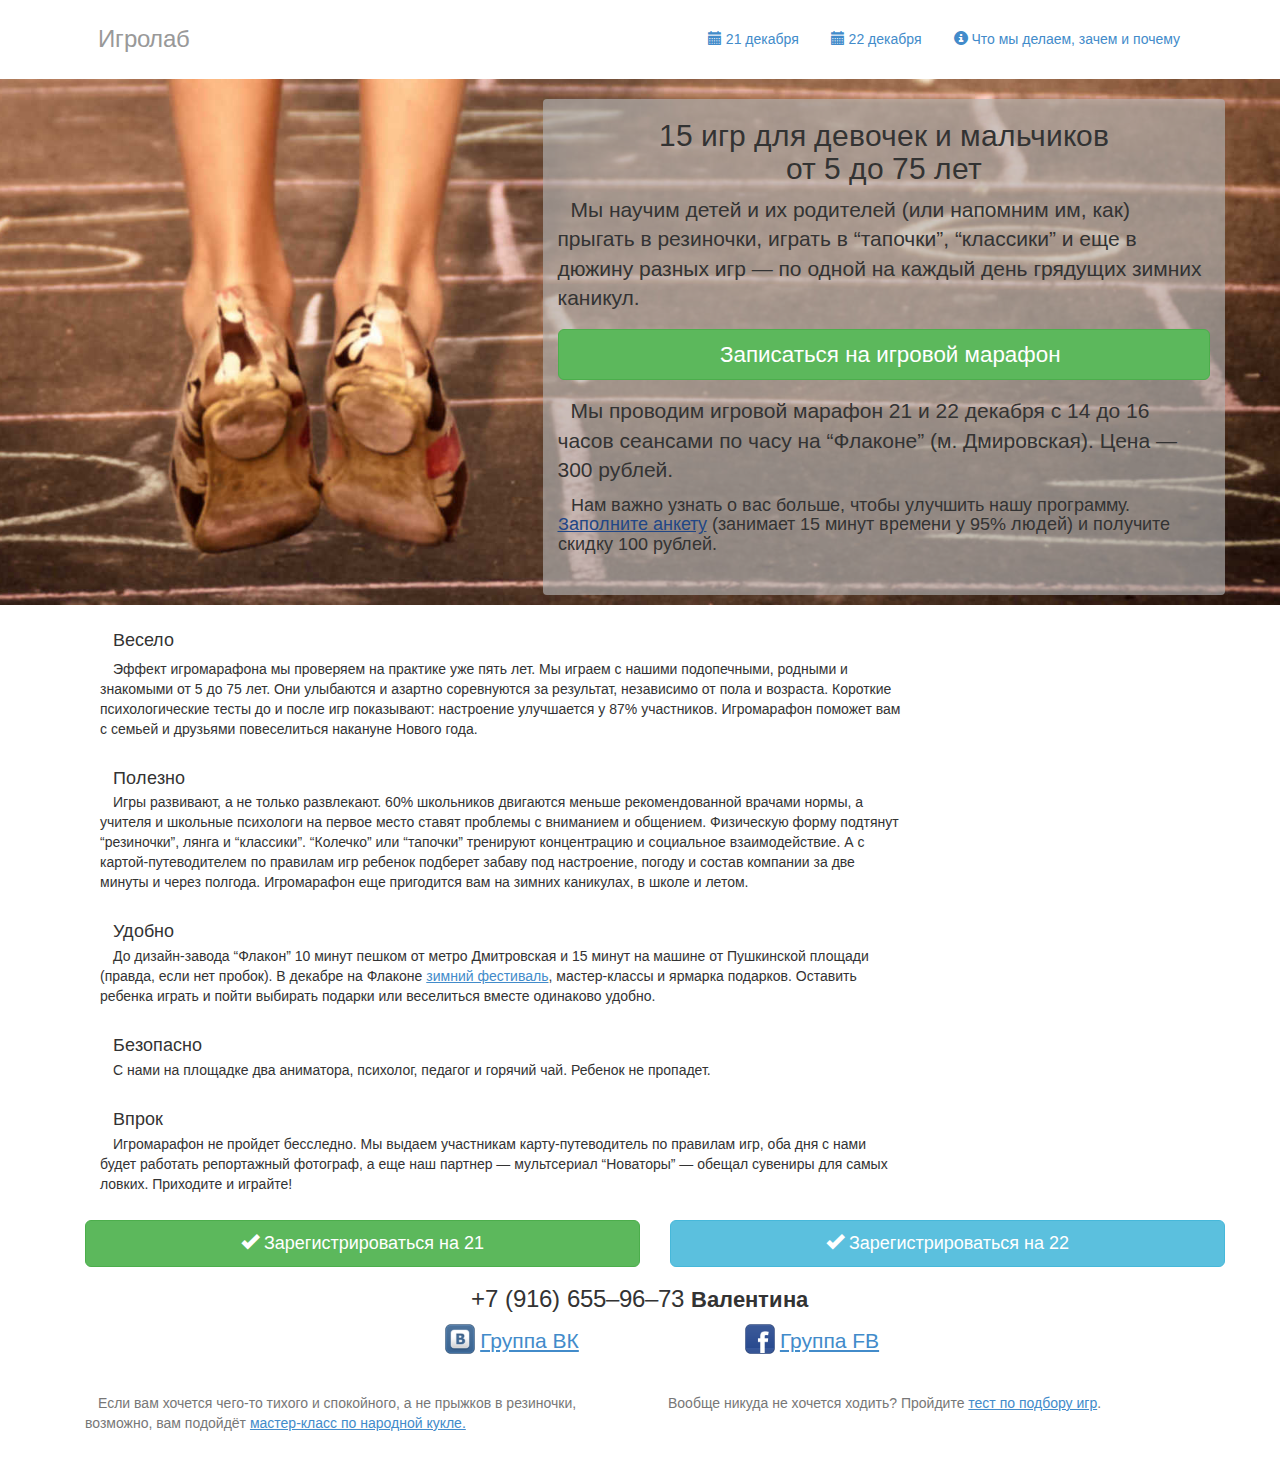
==== index.html @ c207e157 "Больше метатегов, исправил p>div" ====
<!DOCTYPE html>
<!--[if lt IE 7]>      <html class="no-js lt-ie9 lt-ie8 lt-ie7"> <![endif]-->
<!--[if IE 7]>         <html class="no-js lt-ie9 lt-ie8"> <![endif]-->
<!--[if IE 8]>         <html class="no-js lt-ie9"> <![endif]-->
<!--[if gt IE 8]><!-->
<html class="no-js">
    <!--<![endif]-->
    <head>
        <meta charset="utf-8">
        <meta http-equiv="X-UA-Compatible" content="IE=edge">
        <title>
            Игролаб — учим играть с детьми
        </title>

        <meta name="title" content="Игролаб — учим играть с детьми">
        <meta name="description" content="Играя, можно учиться, развивать память, реакцию, внимание, ловкость и не только. А чтобы попробовать, что лучше работает для вас, для вашего ребенка — приходите к нам.">

        <meta property="og:title" content="Игролаб — учим играть с детьми">
        <meta property="og:description" content="Играя, можно учиться, развивать память, реакцию, внимание, ловкость и не только. А чтобы попробовать, что лучше работает для вас, для вашего ребенка — приходите к нам.">
        <meta property="og:url" content="http://igrolab.msk.ru">

        <meta name="viewport" content="width=device-width"><!-- Place favicon.ico and apple-touch-icon.png in the root directory -->
        <link rel="stylesheet" href="styles/9f2e7f0e.main.css"/>
        <script src="scripts/vendor/d7100892.modernizr.js"></script>
        <link href="http://fonts.googleapis.com/css?family=Arimo&amp;subset=latin,cyrillic" rel="stylesheet" type="text/css">
    </head>
    <body>
        <!--[if lt IE 10]>
            <p class="browsehappy">You are using an <strong>outdated</strong> browser. Please <a href="http://browsehappy.com/">upgrade your browser</a> to improve your experience.</p>
        <![endif]-->
        <div class="container">
            <div class="header">
                <ul class="nav nav-pills pull-right">
                    <li>
                        <a href="https://igrolab.timepad.ru/event/96137/"><span class="glyphicon glyphicon-calendar"></span>&nbsp;21 декабря</a>
                    </li>
                    <li>
                        <a href="https://igrolab.timepad.ru/event/96138/"><span class="glyphicon glyphicon-calendar"></span>&nbsp;22 декабря</a>
                    </li>
                    <li>
                        <a href="#"><span class="glyphicon glyphicon-info-sign"></span>&nbsp;Что мы делаем, зачем и почему</a>
                    </li>
                </ul>
                <h3 class="text-muted">
                    Игролаб
                </h3>
            </div>
        </div>
        <div class="row girl-background">
            <div class="container">
                <div class="row">
                    <div class="col-sm-offset-5 col-sm-7">
                        <div class="glass-screen row">
                            <!-- <h1>'Allo, 'Allo!</h1> -->
                            <div class="col-sm-12">
                                <h2 class="center-block center noident">
                                    15 игр для девочек&nbsp;и&nbsp;мальчиков от&nbsp;5&nbsp;до&nbsp;75&nbsp;лет
                                </h2>
                            </div>
                            <p class="col-sm-12 call">
                                Мы научим детей и их родителей (или напомним им, как) прыгать в резиночки, играть в “тапочки”, “классики” и еще в дюжину разных игр — по одной на каждый день грядущих зимних каникул.
                            </p>
                            <p class="col-sm-12 call-button">
                                <a class="btn btn-lg btn-success center-block" href="https://igrolab.timepad.ru/event/96137/">Записаться на игровой марафон</a>
                            </p>
                            <p class="col-sm-12 call">
                                Мы проводим игровой марафон 21 и 22 декабря с 14 до 16 часов сеансами по часу на “Флаконе” (м. Дмировская). Цена — 300 рублей.
                            </p>
                            <h4 class="col-sm-12">
                                Нам важно узнать о вас больше, чтобы улучшить нашу программу. <a class="link" href="#">Заполните анкету</a> (занимает 15 минут времени у 95% людей) и получите скидку 100 рублей.
                            </h4>
                            <div class="col-sm-12">
                                <script type="text/javascript">(function() {
                                  if (window.pluso)if (typeof window.pluso.start == "function") return;
                                  if (window.ifpluso==undefined) { window.ifpluso = 1;
                                    var d = document, s = d.createElement('script'), g = 'getElementsByTagName';
                                    s.type = 'text/javascript'; s.charset='UTF-8'; s.async = true;
                                    s.src = ('https:' == window.location.protocol ? 'https' : 'http')  + '://share.pluso.ru/pluso-like.js';
                                    var h=d[g]('body')[0];
                                    h.appendChild(s);
                                  }})();</script>
                                <div class="pluso" data-background="transparent" data-options="big,square,line,horizontal,nocounter,theme=04" data-services="vkontakte,facebook,twitter,odnoklassniki,google,livejournal,email" data-user="1341546655"></div>
                            </div>
                            <p class="col-sm-12">&nbsp;</p>
                        </div>
                    </div>
                </div>
            </div>
        </div>
        <div class="container">
            <div class="row marketing">
                <div class="col-md-9">
                    <h4>
                        Весело
                    </h4>
                    <p>
                        Эффект игромарафона мы проверяем на практике уже пять лет. Мы играем с нашими подопечными, родными и знакомыми от 5 до 75 лет. Они улыбаются и азартно соревнуются за результат, независимо от пола и возраста. Короткие психологические тесты до и после игр показывают: настроение улучшается у 87% участников. Игромарафон поможет вам с семьей и друзьями повеселиться накануне Нового года.
                    </p>
                    <h4>
                        Полезно
                    </h4>
                    <p>
                        Игры развивают, а не только развлекают. 60% школьников двигаются меньше рекомендованной врачами нормы, а учителя и школьные психологи на первое место ставят проблемы с вниманием и общением. Физическую форму подтянут “резиночки”, лянга и “классики”. “Колечко” или “тапочки” тренируют концентрацию и социальное взаимодействие. А с картой-путеводителем по правилам игр ребенок подберет забаву под настроение, погоду и состав компании за две минуты и через полгода. Игромарафон еще пригодится вам на зимних каникулах, в школе и летом.
                    </p>
                    <h4>
                        Удобно
                    </h4>
                    <p>
                        До дизайн-завода “Флакон” 10 минут пешком от метро Дмитровская и 15 минут на машине от Пушкинской площади (правда, если нет пробок). В декабре на Флаконе <a href="http://flacon.ru/events/flacon/zima-naflakone/" target="_blank" class="link">зимний фестиваль</a>, мастер-классы и ярмарка подарков. Оставить ребенка играть и пойти выбирать подарки или веселиться вместе одинаково удобно.
                    </p>
                    <h4>
                        Безопасно
                    </h4>
                    <p>
                        С нами на площадке два аниматора, психолог, педагог и горячий чай. Ребенок не пропадет.
                    </p>
                    <h4>
                        Впрок
                    </h4>
                    <p>
                        Игромарафон не пройдет бесследно. Мы выдаем участникам карту-путеводитель по правилам игр, оба дня с нами будет работать репортажный фотограф, а еще наш партнер — мультсериал “Новаторы” — обещал сувениры для самых ловких. Приходите и играйте!
                    </p>
                </div>
            </div>
            <div class="container">
                <div class="row">
                    <div class="col-sm-6">
                        <a href="https://igrolab.timepad.ru/event/96137/" class="btn btn-lg btn-success center-block"><span class="glyphicon glyphicon-ok"></span>&nbsp;Зарегистрироваться на 21</a>
                    </div>
                    <div class="col-sm-6">
                        <a href="https://igrolab.timepad.ru/event/96138/" class="btn btn-lg btn-info center-block"><span class="glyphicon glyphicon-ok"></span>&nbsp;Зарегистрироваться на 22</a>
                    </div>
                </div>
                <div class="row">
                    <div class="center">
                        <h3 id="hcard-Валентина" class="vcard">
                            <span class="tel">+7&nbsp;(916)&nbsp;655–96–73</span> <span class="fn n"><span class="given-name">Валентина</span></span>
                        </h3>
                    </div>
                    <div class="row">
                        <p class="lead col-sm-3 col-sm-offset-3 center">
                            <img src="images/d56ed49d.vk.png" alt="Группа ВК" class="network-logo"><a class="link" href="https://vk.com/igrolab">Группа&nbsp;ВК</a>
                        </p>
                        <p class="lead col-sm-3 center">
                            <img src="images/dff5e5d1.fb.png" alt="Группа FB" class="network-logo"><a class="link" href="https://www.facebook.com/groups/igrolab/">Группа&nbsp;FB</a>
                        </p>
                    </div>
                </div>
            </div>
            <div class="footer">
                <div class="row">
                    <p class="col-md-6">
                        Если вам хочется чего-то тихого и спокойного, а не прыжков в резиночки, возможно, вам подойдёт <a class="link" href="http://www.krasniy-klubok.ru/master_class/">мастер-класс по народной кукле.</a>
                    </p>
                    <p class="col-md-6">
                        Вообще никуда не хочется ходить? Пройдите <a class="link" href="#">тест по подбору игр</a>.
                    </p>
                </div>
            </div>
        <script src="scripts/dbd26eaf.vendor.js"></script>
        <!-- Google Analytics: change UA-XXXXX-X to be your site's ID. -->
        <!-- 
        <script>
            (function(b,o,i,l,e,r){b.GoogleAnalyticsObject=l;b[l]||(b[l]=
            function(){(b[l].q=b[l].q||[]).push(arguments)});b[l].l=+new Date;
            e=o.createElement(i);r=o.getElementsByTagName(i)[0];
            e.src='//www.google-analytics.com/analytics.js';
            r.parentNode.insertBefore(e,r)}(window,document,'script','ga'));
            ga('create','UA-XXXXX-X');ga('send','pageview');
        </script>
-->
        <script src="scripts/b6c3df09.main.js"></script>
        <script src="scripts/20bdd8fe.plugins.js"></script>
    </body>
</html>
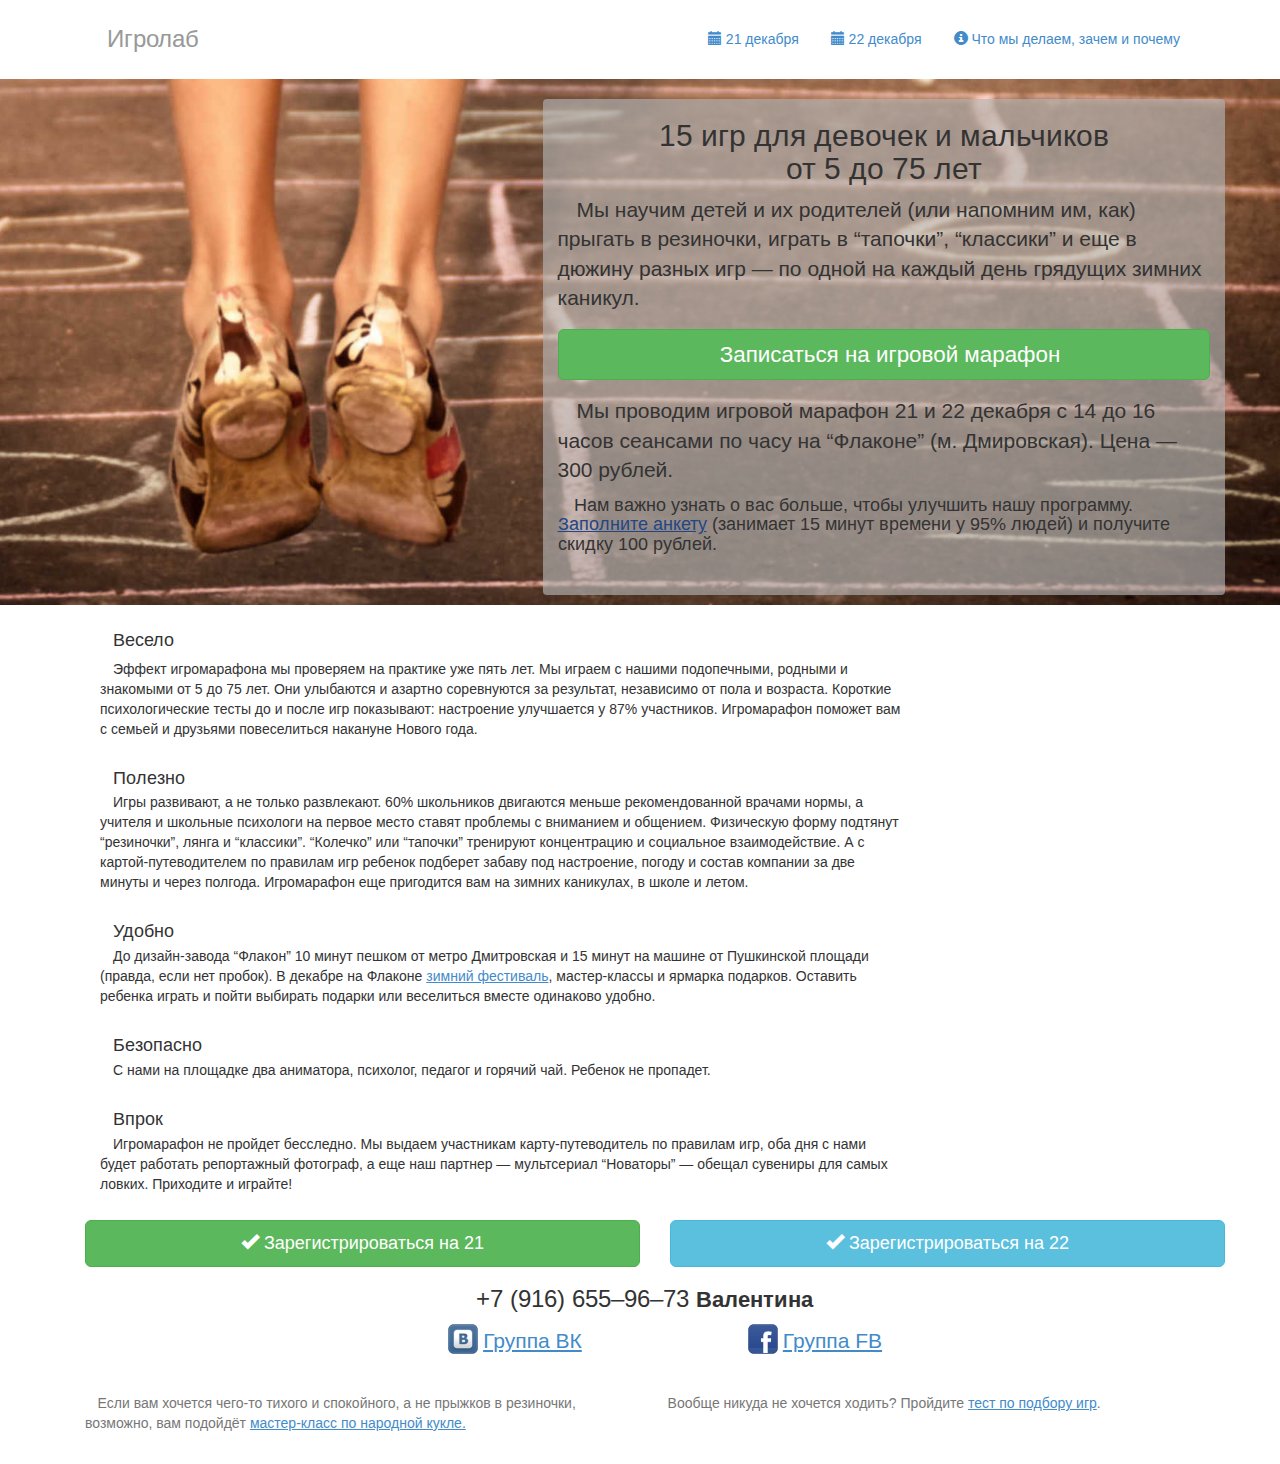
==== commit 279ff5d3: "Чуть улучшил абзацные отсутпы" ====
--- a/index.html
+++ b/index.html
@@ -20,7 +20,7 @@
         <meta property="og:url" content="http://igrolab.msk.ru">
 
         <meta name="viewport" content="width=device-width"><!-- Place favicon.ico and apple-touch-icon.png in the root directory -->
-        <link rel="stylesheet" href="styles/9f2e7f0e.main.css"/>
+        <link rel="stylesheet" href="styles/ac0613d5.main.css"/>
         <script src="scripts/vendor/d7100892.modernizr.js"></script>
         <link href="http://fonts.googleapis.com/css?family=Arimo&amp;subset=latin,cyrillic" rel="stylesheet" type="text/css">
     </head>
@@ -38,7 +38,7 @@
                         <a href="https://igrolab.timepad.ru/event/96138/"><span class="glyphicon glyphicon-calendar"></span>&nbsp;22 декабря</a>
                     </li>
                     <li>
-                        <a href="#"><span class="glyphicon glyphicon-info-sign"></span>&nbsp;Что мы делаем, зачем и почему</a>
+                        <a href="manifest.html"><span class="glyphicon glyphicon-info-sign"></span>&nbsp;Что мы делаем, зачем и почему</a>
                     </li>
                 </ul>
                 <h3 class="text-muted">
@@ -159,16 +159,16 @@
             </div>
         <script src="scripts/dbd26eaf.vendor.js"></script>
         <!-- Google Analytics: change UA-XXXXX-X to be your site's ID. -->
-        <!-- 
         <script>
-            (function(b,o,i,l,e,r){b.GoogleAnalyticsObject=l;b[l]||(b[l]=
-            function(){(b[l].q=b[l].q||[]).push(arguments)});b[l].l=+new Date;
-            e=o.createElement(i);r=o.getElementsByTagName(i)[0];
-            e.src='//www.google-analytics.com/analytics.js';
-            r.parentNode.insertBefore(e,r)}(window,document,'script','ga'));
-            ga('create','UA-XXXXX-X');ga('send','pageview');
+          (function(i,s,o,g,r,a,m){i['GoogleAnalyticsObject']=r;i[r]=i[r]||function(){
+          (i[r].q=i[r].q||[]).push(arguments)},i[r].l=1*new Date();a=s.createElement(o),
+          m=s.getElementsByTagName(o)[0];a.async=1;a.src=g;m.parentNode.insertBefore(a,m)
+          })(window,document,'script','//www.google-analytics.com/analytics.js','ga');
+
+          ga('create', 'UA-45546801-1', 'igrolab.msk.ru');
+          ga('send', 'pageview');
+
         </script>
--->
         <script src="scripts/b6c3df09.main.js"></script>
         <script src="scripts/20bdd8fe.plugins.js"></script>
     </body>
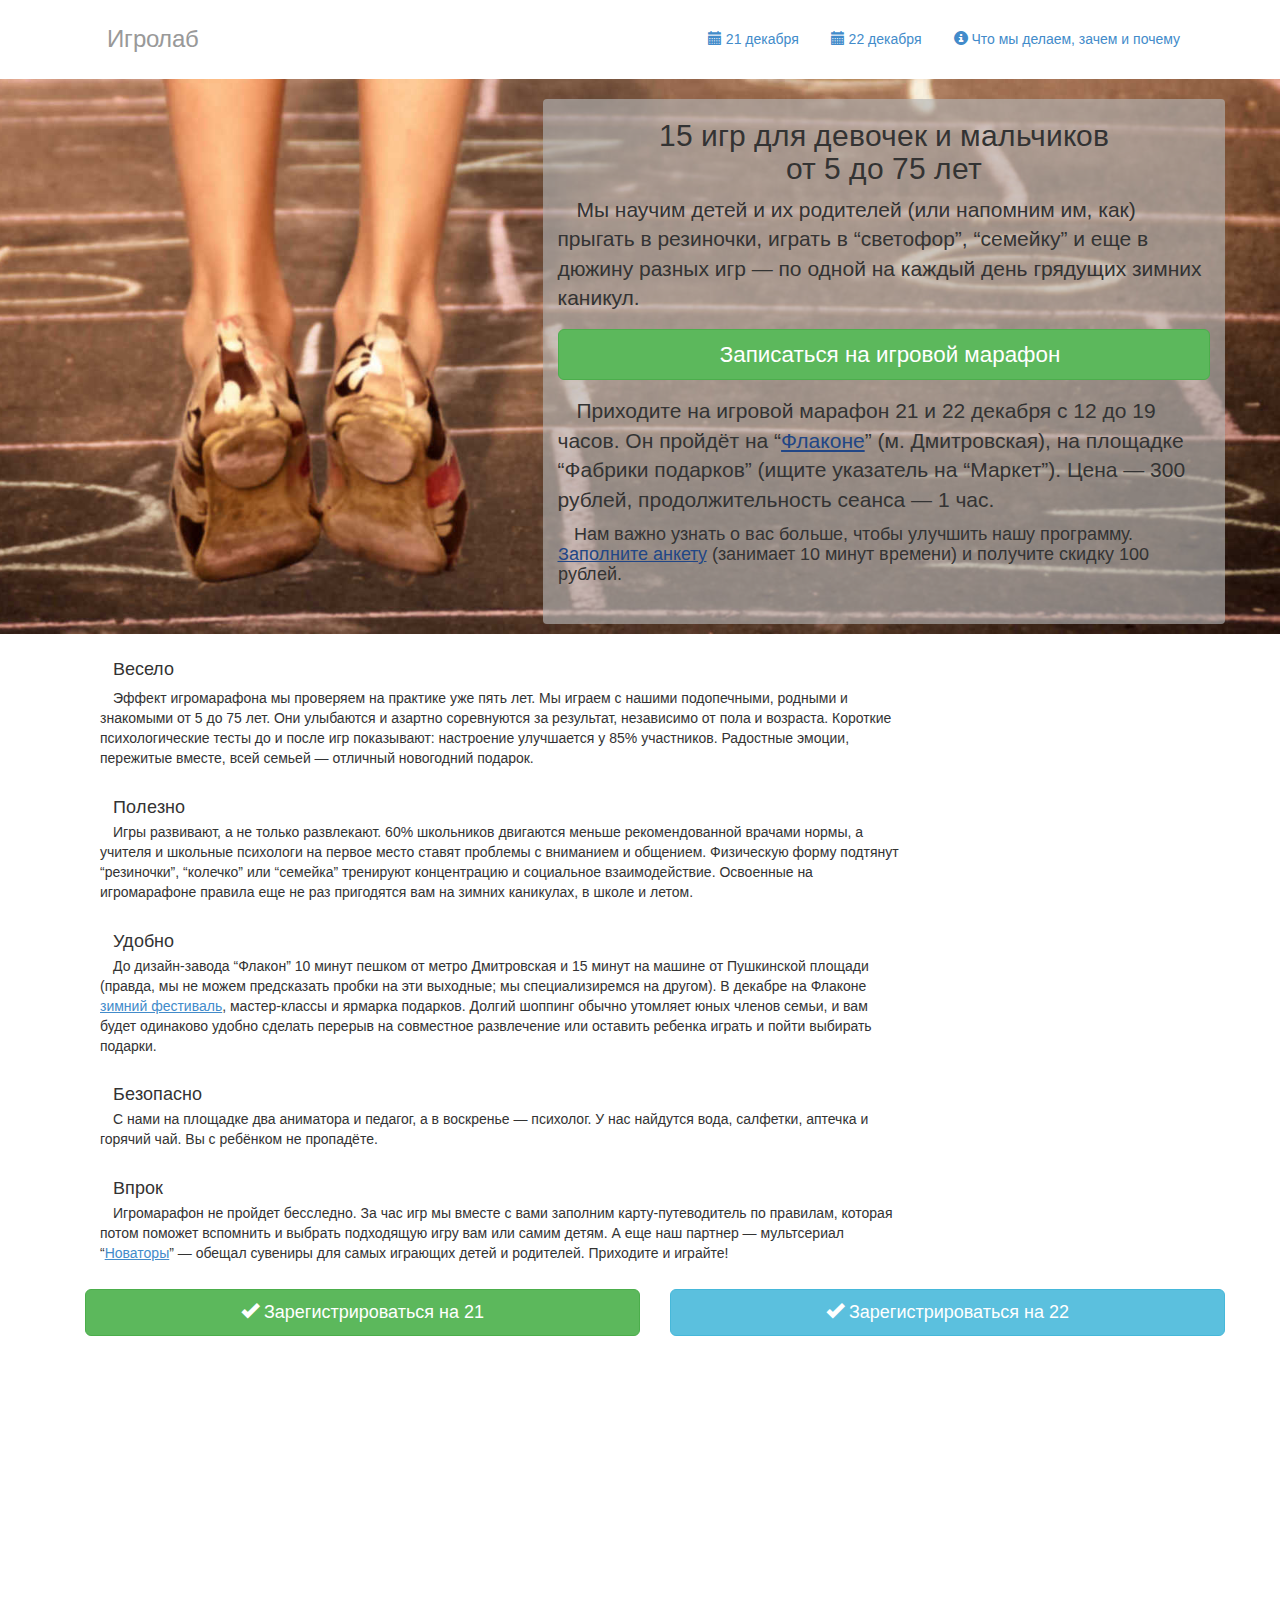
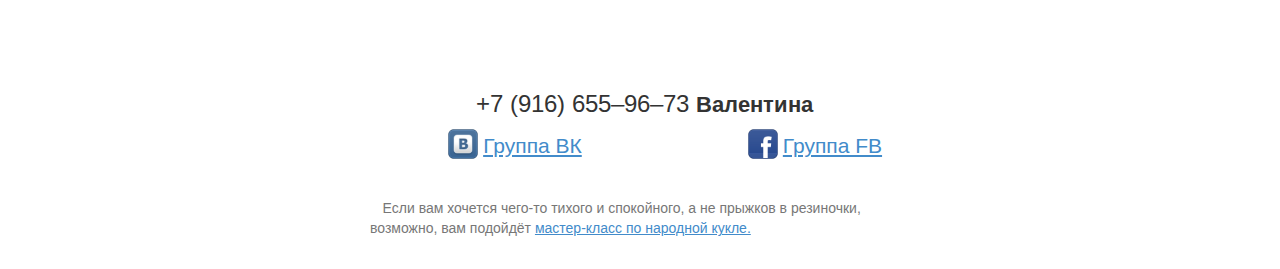
==== commit de621e84: "Улучшенные тексты, распахнутый robots.txt" ====
--- a/index.html
+++ b/index.html
@@ -58,16 +58,16 @@
                                 </h2>
                             </div>
                             <p class="col-sm-12 call">
-                                Мы научим детей и их родителей (или напомним им, как) прыгать в резиночки, играть в “тапочки”, “классики” и еще в дюжину разных игр — по одной на каждый день грядущих зимних каникул.
+                                Мы научим детей и их родителей (или напомним им, как) прыгать в резиночки, играть в “светофор”, “семейку” и еще в дюжину разных игр — по одной на каждый день грядущих зимних каникул.
                             </p>
                             <p class="col-sm-12 call-button">
                                 <a class="btn btn-lg btn-success center-block" href="https://igrolab.timepad.ru/event/96137/">Записаться на игровой марафон</a>
                             </p>
                             <p class="col-sm-12 call">
-                                Мы проводим игровой марафон 21 и 22 декабря с 14 до 16 часов сеансами по часу на “Флаконе” (м. Дмировская). Цена — 300 рублей.
+                                Приходите на игровой марафон 21 и 22 декабря с 12 до 19 часов. Он пройдёт на “<a href="http://flacon.ru/" target="_blank" class="link">Флаконе</a>” (м. Дмитровская), на площадке “Фабрики подарков” (ищите указатель на “Маркет”). Цена — 300 рублей, про&shy;дол&shy;жи&shy;тель&shy;ность сеанса — 1 час.
                             </p>
                             <h4 class="col-sm-12">
-                                Нам важно узнать о вас больше, чтобы улучшить нашу программу. <a class="link" href="#">Заполните анкету</a> (занимает 15 минут времени у 95% людей) и получите скидку 100 рублей.
+                                Нам важно узнать о вас больше, чтобы улучшить нашу программу. <a class="link" href="#">Заполните анкету</a> (занимает 10 минут времени) и получите скидку 100 рублей.
                             </h4>
                             <div class="col-sm-12">
                                 <script type="text/javascript">(function() {
@@ -94,31 +94,31 @@
                         Весело
                     </h4>
                     <p>
-                        Эффект игромарафона мы проверяем на практике уже пять лет. Мы играем с нашими подопечными, родными и знакомыми от 5 до 75 лет. Они улыбаются и азартно соревнуются за результат, независимо от пола и возраста. Короткие психологические тесты до и после игр показывают: настроение улучшается у 87% участников. Игромарафон поможет вам с семьей и друзьями повеселиться накануне Нового года.
+                        Эффект игромарафона мы проверяем на практике уже пять лет. Мы играем с нашими подопечными, родными и знакомыми от 5 до 75 лет. Они улыбаются и азартно соревнуются за результат, независимо от пола и возраста. Короткие психологические тесты до и после игр показывают: настроение улучшается у 85% участников. Радостные эмоции, пережитые вместе, всей семьей — отличный новогодний подарок.
                     </p>
                     <h4>
                         Полезно
                     </h4>
                     <p>
-                        Игры развивают, а не только развлекают. 60% школьников двигаются меньше рекомендованной врачами нормы, а учителя и школьные психологи на первое место ставят проблемы с вниманием и общением. Физическую форму подтянут “резиночки”, лянга и “классики”. “Колечко” или “тапочки” тренируют концентрацию и социальное взаимодействие. А с картой-путеводителем по правилам игр ребенок подберет забаву под настроение, погоду и состав компании за две минуты и через полгода. Игромарафон еще пригодится вам на зимних каникулах, в школе и летом.
+                        Игры развивают, а не только развлекают. 60% школьников двигаются меньше рекомендованной врачами нормы, а учителя и школьные психологи на первое место ставят проблемы с вниманием и общением. Физическую форму подтянут “резиночки”, “колечко” или “семейка” тренируют концентрацию и социальное взаимодействие. Освоенные на игромарафоне правила еще не раз пригодятся вам на зимних каникулах, в школе и летом.
                     </p>
                     <h4>
                         Удобно
                     </h4>
                     <p>
-                        До дизайн-завода “Флакон” 10 минут пешком от метро Дмитровская и 15 минут на машине от Пушкинской площади (правда, если нет пробок). В декабре на Флаконе <a href="http://flacon.ru/events/flacon/zima-naflakone/" target="_blank" class="link">зимний фестиваль</a>, мастер-классы и ярмарка подарков. Оставить ребенка играть и пойти выбирать подарки или веселиться вместе одинаково удобно.
+                        До дизайн-завода “Флакон” 10 минут пешком от метро Дмитровская и 15 минут на машине от Пушкинской площади (правда, мы не можем предсказать пробки на эти выходные; мы специализиремся на другом). В декабре на Флаконе <a href="http://flacon.ru/events/flacon/zima-naflakone/" target="_blank" class="link">зимний фестиваль</a>, мастер-классы и ярмарка подарков. Долгий шоппинг обычно утомляет юных членов семьи, и вам будет одинаково удобно сделать перерыв на совместное развлечение или оставить ребенка играть и пойти выбирать подарки.
                     </p>
                     <h4>
                         Безопасно
                     </h4>
                     <p>
-                        С нами на площадке два аниматора, психолог, педагог и горячий чай. Ребенок не пропадет.
+                        С нами на площадке два аниматора и педагог, а в воскренье — психолог. У нас найдутся вода, салфетки, аптечка и горячий чай. Вы с ребёнком не пропадёте.
                     </p>
                     <h4>
                         Впрок
                     </h4>
                     <p>
-                        Игромарафон не пройдет бесследно. Мы выдаем участникам карту-путеводитель по правилам игр, оба дня с нами будет работать репортажный фотограф, а еще наш партнер — мультсериал “Новаторы” — обещал сувениры для самых ловких. Приходите и играйте!
+                        Игромарафон не пройдет бесследно. За час игр мы вместе с вами заполним карту-путеводитель по правилам, которая потом поможет вспомнить и выбрать подходящую игру вам или самим детям. А еще наш партнер — мультсериал “<a href="http://www.novatory.com/" target="_blank" class="link">Новаторы</a>” — обещал сувениры для самых играющих детей и родителей. Приходите и играйте!
                     </p>
                 </div>
             </div>
@@ -132,6 +132,10 @@
                     </div>
                 </div>
                 <div class="row">
+                    <div class="center">
+                        <p>&nbsp;</p>
+                        <iframe src="https://www.google.com/maps/embed?pb=!1m17!1m12!1m3!1d4484.714285823834!2d37.58544000000116!3d55.80439990916439!2m3!1f0!2f0!3f0!3m2!1i1024!2i768!4f13.1!3m2!1m1!1s0x0%3A0x79eb207f80dc8310!5e0!3m2!1sru!2sru!4v1387385207106" width="400" height="300" frameborder="0" style="border:0"></iframe>
+                    </div>
                     <div class="center">
                         <h3 id="hcard-Валентина" class="vcard">
                             <span class="tel">+7&nbsp;(916)&nbsp;655–96–73</span> <span class="fn n"><span class="given-name">Валентина</span></span>
@@ -149,11 +153,8 @@
             </div>
             <div class="footer">
                 <div class="row">
-                    <p class="col-md-6">
+                    <p class="col-md-6 col-md-offset-3">
                         Если вам хочется чего-то тихого и спокойного, а не прыжков в резиночки, возможно, вам подойдёт <a class="link" href="http://www.krasniy-klubok.ru/master_class/">мастер-класс по народной кукле.</a>
-                    </p>
-                    <p class="col-md-6">
-                        Вообще никуда не хочется ходить? Пройдите <a class="link" href="#">тест по подбору игр</a>.
                     </p>
                 </div>
             </div>
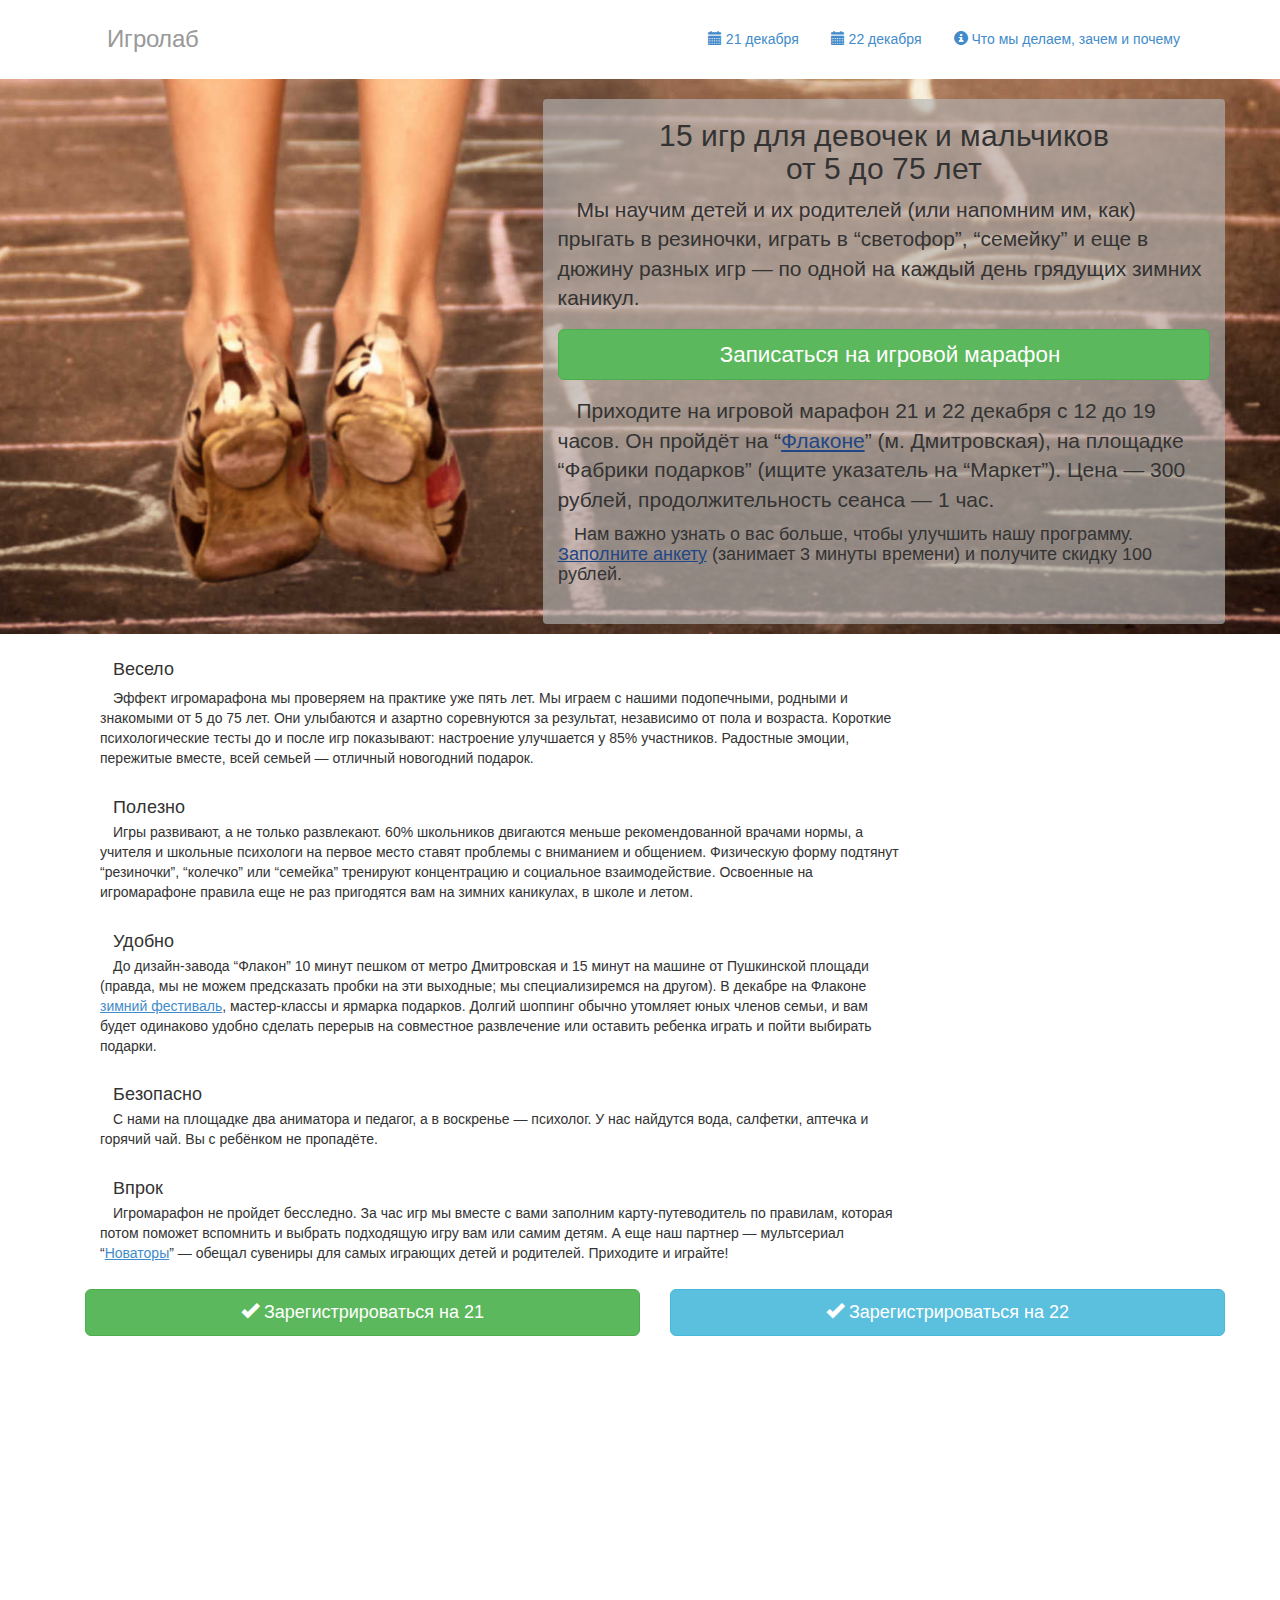
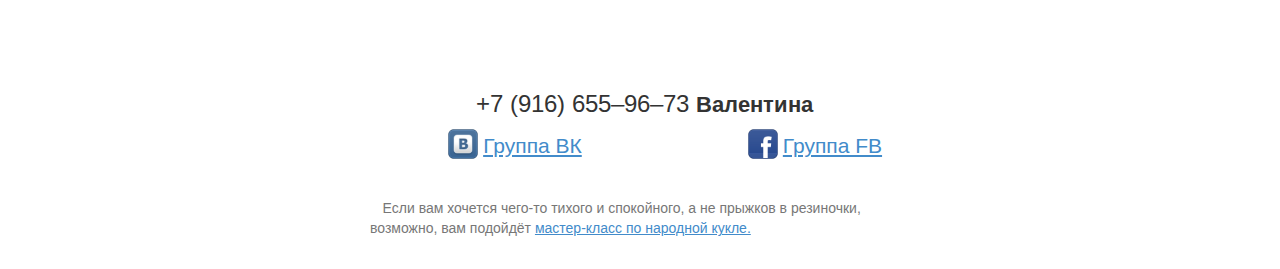
==== commit f65ceed5: "Ссылка на гуглоформу" ====
--- a/index.html
+++ b/index.html
@@ -67,7 +67,7 @@
                                 Приходите на игровой марафон 21 и 22 декабря с 12 до 19 часов. Он пройдёт на “<a href="http://flacon.ru/" target="_blank" class="link">Флаконе</a>” (м. Дмитровская), на площадке “Фабрики подарков” (ищите указатель на “Маркет”). Цена — 300 рублей, про&shy;дол&shy;жи&shy;тель&shy;ность сеанса — 1 час.
                             </p>
                             <h4 class="col-sm-12">
-                                Нам важно узнать о вас больше, чтобы улучшить нашу программу. <a class="link" href="#">Заполните анкету</a> (занимает 10 минут времени) и получите скидку 100 рублей.
+                                Нам важно узнать о вас больше, чтобы улучшить нашу программу. <a class="link" href="https://docs.google.com/forms/d/1D6FaSAK_6tMQx9pcLS-G80Il2m9m3RzSOUQZ21BFZS4/viewform">Заполните анкету</a> (занимает 3 минуты времени) и получите скидку 100 рублей.
                             </h4>
                             <div class="col-sm-12">
                                 <script type="text/javascript">(function() {
